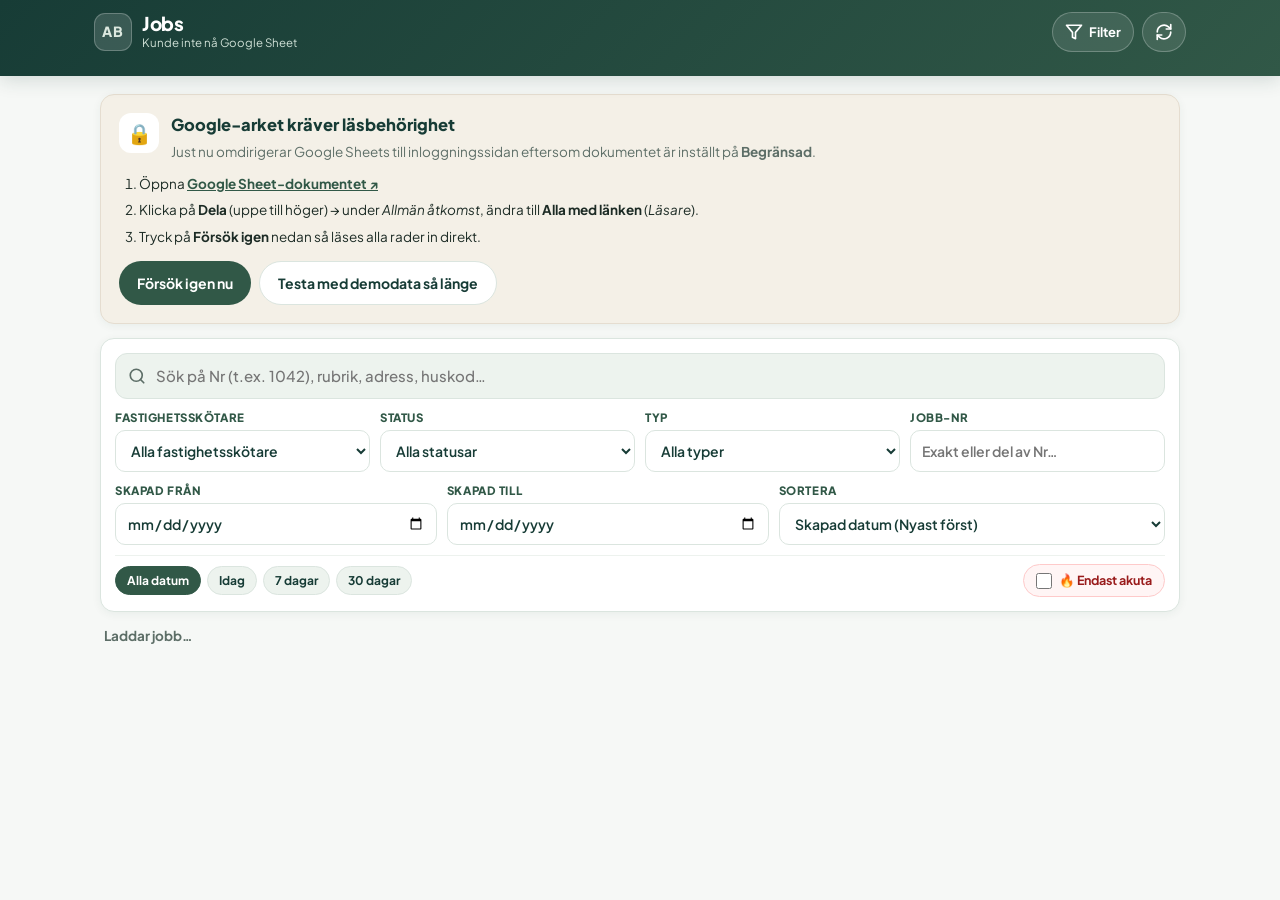
==== index.html @ 36deef31 "Fix loading skeleton staying visible by enforcing [hidden] { display: none !important }" ====
<!DOCTYPE html>
<html lang="sv">
<head>
    <meta charset="UTF-8">
    <meta name="viewport" content="width=device-width, initial-scale=1.0, maximum-scale=5.0, viewport-fit=cover">
    <meta name="theme-color" content="#173c36">
    <meta name="apple-mobile-web-app-capable" content="yes">
    <meta name="apple-mobile-web-app-status-bar-style" content="black-translucent">
    <title>AB-Hem · Jobs</title>
    <link rel="preconnect" href="https://fonts.googleapis.com">
    <link rel="preconnect" href="https://fonts.gstatic.com" crossorigin>
    <link href="https://fonts.googleapis.com/css2?family=Plus+Jakarta+Sans:wght@400;500;600;700;800&display=swap" rel="stylesheet">
    <link rel="stylesheet" href="style.css?v=1.2">
</head>
<body>

    <!-- =========================================================
         TOP HEADER (STICKY MOBILE)
         ========================================================= -->
    <header class="app-header">
        <div class="header-inner">
            <div class="brand">
                <div class="brand-mark">AB</div>
                <div class="brand-text">
                    <h1>Jobs</h1>
                    <span id="sync-status" class="sync-status">Ansluter till Google Sheet…</span>
                </div>
            </div>

            <div class="header-actions">
                <button type="button" id="btn-toggle-filters" class="icon-btn filter-toggle-btn" aria-expanded="true" aria-controls="filter-panel">
                    <svg width="18" height="18" viewBox="0 0 24 24" fill="none" stroke="currentColor" stroke-width="2.2" stroke-linecap="round" stroke-linejoin="round">
                        <polygon points="22 3 2 3 10 12.46 10 19 14 21 14 12.46 22 3"></polygon>
                    </svg>
                    <span>Filter</span>
                    <span id="active-filter-badge" class="filter-count-badge" hidden>0</span>
                </button>

                <button type="button" id="btn-refresh" class="icon-btn" title="Hämta senaste data från Google Sheet" aria-label="Uppdatera">
                    <svg id="refresh-icon" width="18" height="18" viewBox="0 0 24 24" fill="none" stroke="currentColor" stroke-width="2.2" stroke-linecap="round" stroke-linejoin="round">
                        <path d="M21 2v6h-6"></path>
                        <path d="M3 12a9 9 0 0 1 15-6.7L21 8"></path>
                        <path d="M3 22v-6h6"></path>
                        <path d="M21 12a9 9 0 0 1-15 6.7L3 16"></path>
                    </svg>
                </button>
            </div>
        </div>

        <!-- HORIZONTAL QUICK STATUS / KPI PILLS -->
        <div class="kpi-strip" id="kpi-strip" role="region" aria-label="Snabbfilter status">
            <!-- Populeras dynamiskt av app.js -->
        </div>
    </header>

    <!-- =========================================================
         MAIN CONTENT
         ========================================================= -->
    <main class="app-main">

        <!-- ACCESS / SHARING NOTICE (visas om Google-arket är låst) -->
        <section id="access-banner" class="access-banner" hidden>
            <div class="access-banner-header">
                <div class="access-icon">🔒</div>
                <div>
                    <h2>Google-arket kräver läsbehörighet</h2>
                    <p>
                        Just nu omdirigerar Google Sheets till inloggningssidan eftersom dokumentet är inställt på <strong>Begränsad</strong>.
                    </p>
                </div>
            </div>
            <ol class="access-steps">
                <li>Öppna <a href="https://docs.google.com/spreadsheets/d/1l_nOEIaMlOuiyAec5ElWUj5kQajIlC6_EHJZhazx6HU/edit?gid=0#gid=0" target="_blank" rel="noopener">Google Sheet-dokumentet ↗</a></li>
                <li>Klicka på <strong>Dela</strong> (uppe till höger) → under <em>Allmän åtkomst</em>, ändra till <strong>Alla med länken</strong> (<em>Läsare</em>).</li>
                <li>Tryck på <strong>Försök igen</strong> nedan så läses alla rader in direkt.</li>
            </ol>
            <div class="access-actions">
                <button type="button" id="btn-retry-sheet" class="btn btn-primary">
                    Försök igen nu
                </button>
                <button type="button" id="btn-load-demo" class="btn btn-secondary">
                    Testa med demodata så länge
                </button>
            </div>
        </section>

        <!-- SEARCH & FILTER PANEL -->
        <section id="filter-panel" class="filter-panel">
            <!-- Sökfält för Nr & fritext -->
            <div class="search-row">
                <div class="search-input-wrap">
                    <svg class="search-icon" width="18" height="18" viewBox="0 0 24 24" fill="none" stroke="currentColor" stroke-width="2.2" stroke-linecap="round" stroke-linejoin="round">
                        <circle cx="11" cy="11" r="8"></circle>
                        <line x1="21" y1="21" x2="16.65" y2="16.65"></line>
                    </svg>
                    <input
                        type="search"
                        id="filter-search"
                        placeholder="Sök på Nr (t.ex. 1042), rubrik, adress, huskod…"
                        autocomplete="off"
                        inputmode="search"
                    >
                    <button type="button" id="btn-clear-search" class="clear-input-btn" hidden aria-label="Rensa sökning">✕</button>
                </div>
            </div>

            <!-- Viktiga filter: Fastighetsskötare, Status, Typ, Nr -->
            <div class="filter-grid">
                <div class="filter-field">
                    <label for="filter-caretaker">Fastighetsskötare</label>
                    <select id="filter-caretaker">
                        <option value="">Alla fastighetsskötare</option>
                    </select>
                </div>

                <div class="filter-field">
                    <label for="filter-status">Status</label>
                    <select id="filter-status">
                        <option value="">Alla statusar</option>
                    </select>
                </div>

                <div class="filter-field">
                    <label for="filter-type">Typ</label>
                    <select id="filter-type">
                        <option value="">Alla typer</option>
                    </select>
                </div>

                <div class="filter-field">
                    <label for="filter-nr">Jobb-Nr</label>
                    <input
                        type="text"
                        id="filter-nr"
                        placeholder="Exakt eller del av Nr…"
                        inputmode="text"
                        autocomplete="off"
                    >
                </div>
            </div>

            <!-- Datumfilter (Skapad datum) & Sortering -->
            <div class="filter-date-row">
                <div class="filter-field">
                    <label for="filter-date-from">Skapad från</label>
                    <input type="date" id="filter-date-from">
                </div>

                <div class="filter-field">
                    <label for="filter-date-to">Skapad till</label>
                    <input type="date" id="filter-date-to">
                </div>

                <div class="filter-field">
                    <label for="filter-sort">Sortera</label>
                    <select id="filter-sort">
                        <option value="date_desc">Skapad datum (Nyast först)</option>
                        <option value="date_asc">Skapad datum (Äldst först)</option>
                        <option value="nr_desc">Nr (Högst först)</option>
                        <option value="nr_asc">Nr (Lägst först)</option>
                        <option value="acute_first">Akuta överst</option>
                    </select>
                </div>
            </div>

            <!-- Snabbval för datum + Akut-toggle -->
            <div class="filter-quick-bar">
                <div class="date-presets">
                    <button type="button" class="preset-chip active" data-preset="all">Alla datum</button>
                    <button type="button" class="preset-chip" data-preset="today">Idag</button>
                    <button type="button" class="preset-chip" data-preset="7d">7 dagar</button>
                    <button type="button" class="preset-chip" data-preset="30d">30 dagar</button>
                </div>

                <label class="acute-toggle">
                    <input type="checkbox" id="filter-acute">
                    <span>🔥 Endast akuta</span>
                </label>
            </div>
        </section>

        <!-- ACTIVE FILTER CHIPS & RESULT SUMMARY BAR -->
        <section class="results-toolbar">
            <div class="results-count-wrap">
                <strong id="results-count">Laddar jobb…</strong>
                <div id="active-chips" class="active-chips"></div>
            </div>

            <div class="toolbar-right">
                <button type="button" id="btn-reset-filters" class="reset-btn" hidden>
                    Återställ filter
                </button>
            </div>
        </section>

        <!-- LOADING SKELETON -->
        <section id="loading-state" class="loading-list">
            <div class="skeleton-card"></div>
            <div class="skeleton-card"></div>
            <div class="skeleton-card"></div>
        </section>

        <!-- EMPTY STATE -->
        <section id="empty-state" class="empty-state" hidden>
            <div class="empty-icon">🔍</div>
            <h3>Inga jobb matchar filtren</h3>
            <p>Prova att ändra eller återställa dina valda filter för Fastighetsskötare, Status, Typ, Nr eller Skapad datum.</p>
            <button type="button" id="btn-empty-reset" class="btn btn-primary">
                Rensa alla filter
            </button>
        </section>

        <!-- MOBILE-FIRST JOB CARDS LIST -->
        <section id="jobs-list" class="jobs-list" aria-live="polite"></section>

        <!-- LOAD MORE (PAGINERING FÖR 7 600+ RADER) -->
        <div id="load-more-wrap" class="load-more-wrap" hidden>
            <button type="button" id="btn-load-more" class="btn btn-secondary load-more-btn">
                Visa fler jobb
            </button>
        </div>

    </main>

    <!-- =========================================================
         JOB DETAIL MODAL / MOBILE BOTTOM SHEET (ALLA 32 KOLUMNER)
         ========================================================= -->
    <div id="job-modal-backdrop" class="modal-backdrop" hidden>
        <div id="job-modal" class="modal-sheet" role="dialog" aria-modal="true" aria-labelledby="modal-title">
            <div class="modal-drag-handle" aria-hidden="true"></div>

            <div class="modal-header">
                <div class="modal-header-top">
                    <div class="modal-badges" id="modal-badges"></div>
                    <button type="button" id="btn-close-modal" class="modal-close-btn" aria-label="Stäng">✕</button>
                </div>
                <h2 id="modal-title" class="modal-title">Jobbdetaljer</h2>
                <p id="modal-subtitle" class="modal-subtitle"></p>
            </div>

            <!-- Snabbåtgärder på mobil (Ring, Mejla, Karta) -->
            <div id="modal-quick-actions" class="modal-quick-actions"></div>

            <div class="modal-body" id="modal-body">
                <!-- Alla 32 kolumner renderas här grupperat -->
            </div>

            <div class="modal-footer">
                <label class="toggle-empty-fields">
                    <input type="checkbox" id="toggle-all-columns" checked>
                    <span>Visa alla 32 kolumner (även tomma fält)</span>
                </label>
                <button type="button" id="btn-modal-done" class="btn btn-primary">Stäng</button>
            </div>
        </div>
    </div>

    <script src="app.js?v=1.2"></script>
</body>
</html>
---- style.css ----
/* =========================================================
   AB-HEM · JOBS (MOBILE-FIRST DESIGN SYSTEM)
   ========================================================= */

:root {
    --green: #315847;
    --green-hover: #254637;
    --dark: #173c36;
    --cream: #f4f0e7;
    --cream-border: #e5ddd0;
    --light: #edf3ee;
    --bg: #f6f8f6;
    --white: #ffffff;
    --text: #1c2b25;
    --muted: #5d6e67;
    --line: #dbe5df;

    /* Status- & varningsfärger */
    --acute-bg: #fee2e2;
    --acute-text: #b91c1c;
    --acute-border: #fca5a5;

    --status-open-bg: #e0f2fe;
    --status-open-text: #0369a1;
    --status-progress-bg: #fef3c7;
    --status-progress-text: #b45309;
    --status-done-bg: #dcfce7;
    --status-done-text: #15803d;
    --status-wait-bg: #f3e8ff;
    --status-wait-text: #7e22ce;
    --status-default-bg: #edf3ee;
    --status-default-text: #173c36;

    --radius-sm: 10px;
    --radius-md: 14px;
    --radius-lg: 20px;
    --shadow-sm: 0 2px 10px rgba(23, 60, 54, 0.06);
    --shadow-md: 0 10px 28px rgba(23, 60, 54, 0.10);
}

*,
*::before,
*::after {
    box-sizing: border-box;
    -webkit-tap-highlight-color: transparent;
}

[hidden] {
    display: none !important;
}

html,
body {
    margin: 0;
    padding: 0;
    background: var(--bg);
    color: var(--text);
    font-family: 'Plus Jakarta Sans', -apple-system, BlinkMacSystemFont, 'Segoe UI', Roboto, sans-serif;
    font-size: 15px;
    line-height: 1.5;
    -webkit-font-smoothing: antialiased;
}

button,
input,
select {
    font-family: inherit;
    font-size: inherit;
}

/* =========================================================
   STICKY APP HEADER & KPI STRIP
   ========================================================= */

.app-header {
    position: sticky;
    top: 0;
    z-index: 40;
    background: linear-gradient(135deg, #173c36 0%, #315847 100%);
    color: var(--white);
    box-shadow: 0 4px 18px rgba(23, 60, 54, 0.16);
    padding-top: env(safe-area-inset-top, 0px);
}

.header-inner {
    max-width: 1120px;
    margin: 0 auto;
    padding: 12px 14px 10px;
    display: flex;
    align-items: center;
    justify-content: space-between;
    gap: 10px;
}

.brand {
    display: flex;
    align-items: center;
    gap: 10px;
    min-width: 0;
}

.brand-mark {
    width: 38px;
    height: 38px;
    border-radius: 11px;
    background: rgba(255, 255, 255, 0.14);
    border: 1px solid rgba(255, 255, 255, 0.24);
    display: flex;
    align-items: center;
    justify-content: center;
    font-weight: 800;
    font-size: 14px;
    letter-spacing: 0.04em;
    color: #dce8df;
    flex-shrink: 0;
}

.brand-text {
    min-width: 0;
}

.brand-text h1 {
    margin: 0;
    font-size: 19px;
    font-weight: 800;
    line-height: 1.1;
    letter-spacing: -0.02em;
    color: #ffffff;
}

.sync-status {
    display: block;
    font-size: 11.5px;
    color: #cfe0d6;
    white-space: nowrap;
    overflow: hidden;
    text-overflow: ellipsis;
}

.header-actions {
    display: flex;
    align-items: center;
    gap: 8px;
    flex-shrink: 0;
}

.icon-btn {
    display: inline-flex;
    align-items: center;
    justify-content: center;
    gap: 6px;
    min-height: 40px;
    padding: 8px 12px;
    border-radius: 999px;
    border: 1px solid rgba(255, 255, 255, 0.24);
    background: rgba(255, 255, 255, 0.10);
    color: #ffffff;
    font-size: 13px;
    font-weight: 700;
    cursor: pointer;
    transition: background 0.18s ease, transform 0.15s ease;
}

.icon-btn:active {
    transform: scale(0.96);
}

.icon-btn:hover {
    background: rgba(255, 255, 255, 0.18);
}

.filter-count-badge {
    display: inline-flex;
    align-items: center;
    justify-content: center;
    min-width: 20px;
    height: 20px;
    padding: 0 6px;
    border-radius: 999px;
    background: #ffffff;
    color: var(--dark);
    font-size: 11px;
    font-weight: 800;
}

.spinning {
    animation: spin 0.9s linear infinite;
}

@keyframes spin {
    from { transform: rotate(0deg); }
    to { transform: rotate(360deg); }
}

/* KPI Strip (horisontell scroll på mobil) */
.kpi-strip {
    max-width: 1120px;
    margin: 0 auto;
    padding: 2px 14px 12px;
    display: flex;
    gap: 8px;
    overflow-x: auto;
    scrollbar-width: none;
    -ms-overflow-style: none;
}

.kpi-strip::-webkit-scrollbar {
    display: none;
}

.kpi-pill {
    display: inline-flex;
    align-items: center;
    gap: 7px;
    padding: 7px 12px;
    border-radius: 999px;
    border: 1px solid rgba(255, 255, 255, 0.18);
    background: rgba(255, 255, 255, 0.09);
    color: #e9f2ed;
    font-size: 12.5px;
    font-weight: 700;
    white-space: nowrap;
    cursor: pointer;
    transition: 0.18s ease;
    flex-shrink: 0;
}

.kpi-pill strong {
    display: inline-flex;
    align-items: center;
    justify-content: center;
    min-width: 22px;
    height: 20px;
    padding: 0 6px;
    border-radius: 999px;
    background: rgba(255, 255, 255, 0.18);
    color: #ffffff;
    font-size: 11.5px;
}

.kpi-pill.active {
    background: #ffffff;
    color: var(--dark);
    border-color: #ffffff;
}

.kpi-pill.active strong {
    background: var(--light);
    color: var(--green);
}

.kpi-pill.acute-pill {
    border-color: rgba(252, 165, 165, 0.45);
}

.kpi-pill.acute-pill.active {
    background: #fee2e2;
    color: #991b1b;
    border-color: #fca5a5;
}

/* =========================================================
   MAIN CONTAINER
   ========================================================= */

.app-main {
    max-width: 1120px;
    margin: 0 auto;
    padding: 12px 12px calc(36px + env(safe-area-inset-bottom, 0px));
}

/* =========================================================
   ACCESS / SHARING BANNER
   ========================================================= */

.access-banner {
    margin-bottom: 14px;
    padding: 18px;
    border-radius: var(--radius-md);
    background: var(--cream);
    border: 1px solid var(--cream-border);
    box-shadow: var(--shadow-sm);
}

.access-banner-header {
    display: flex;
    align-items: flex-start;
    gap: 12px;
}

.access-icon {
    width: 40px;
    height: 40px;
    border-radius: 12px;
    background: #ffffff;
    display: flex;
    align-items: center;
    justify-content: center;
    font-size: 20px;
    flex-shrink: 0;
}

.access-banner h2 {
    margin: 0 0 4px;
    font-size: 16.5px;
    font-weight: 800;
    color: var(--dark);
}

.access-banner p {
    margin: 0;
    font-size: 13.5px;
    color: var(--muted);
}

.access-steps {
    margin: 12px 0 14px;
    padding-left: 20px;
    font-size: 13.5px;
    color: var(--text);
}

.access-steps li {
    margin-bottom: 6px;
}

.access-steps a {
    color: var(--green);
    font-weight: 700;
}

.access-actions {
    display: flex;
    flex-wrap: wrap;
    gap: 8px;
}

/* =========================================================
   BUTTONS
   ========================================================= */

.btn {
    display: inline-flex;
    align-items: center;
    justify-content: center;
    gap: 6px;
    min-height: 44px;
    padding: 10px 18px;
    border-radius: 999px;
    border: none;
    font-size: 14px;
    font-weight: 700;
    cursor: pointer;
    text-decoration: none;
    transition: 0.18s ease;
}

.btn-primary {
    background: var(--green);
    color: #ffffff;
}

.btn-primary:hover {
    background: var(--green-hover);
}

.btn-secondary {
    background: #ffffff;
    color: var(--dark);
    border: 1px solid var(--line);
}

/* =========================================================
   FILTER PANEL (MOBILE OPTIMERAD)
   ========================================================= */

.filter-panel {
    background: var(--white);
    border: 1px solid var(--line);
    border-radius: var(--radius-md);
    padding: 14px;
    box-shadow: var(--shadow-sm);
    margin-bottom: 12px;
}

.filter-panel.collapsed {
    display: none;
}

.search-row {
    margin-bottom: 10px;
}

.search-input-wrap {
    position: relative;
    display: flex;
    align-items: center;
}

.search-icon {
    position: absolute;
    left: 13px;
    color: var(--muted);
    pointer-events: none;
}

#filter-search {
    width: 100%;
    height: 46px;
    padding: 0 38px 0 40px;
    border-radius: 12px;
    border: 1px solid var(--line);
    background: var(--light);
    color: var(--dark);
    font-size: 15px;
    font-weight: 500;
    outline: none;
    transition: border-color 0.18s ease, background 0.18s ease;
}

#filter-search:focus {
    background: #ffffff;
    border-color: var(--green);
    box-shadow: 0 0 0 3px rgba(49, 88, 71, 0.12);
}

.clear-input-btn {
    position: absolute;
    right: 8px;
    width: 28px;
    height: 28px;
    border-radius: 50%;
    border: none;
    background: rgba(23, 60, 54, 0.10);
    color: var(--dark);
    font-size: 13px;
    cursor: pointer;
    display: flex;
    align-items: center;
    justify-content: center;
}

.filter-grid {
    display: grid;
    grid-template-columns: 1fr 1fr;
    gap: 10px;
    margin-bottom: 10px;
}

.filter-date-row {
    display: grid;
    grid-template-columns: 1fr 1fr;
    gap: 10px;
    margin-bottom: 10px;
}

.filter-date-row .filter-field:last-child {
    grid-column: span 2;
}

.filter-field {
    display: flex;
    flex-direction: column;
    gap: 4px;
    min-width: 0;
}

.filter-field label {
    font-size: 11.5px;
    font-weight: 800;
    text-transform: uppercase;
    letter-spacing: 0.05em;
    color: var(--green);
}

.filter-field select,
.filter-field input {
    width: 100%;
    height: 42px;
    padding: 0 11px;
    border-radius: 10px;
    border: 1px solid var(--line);
    background: #ffffff;
    color: var(--dark);
    font-size: 14px;
    font-weight: 600;
    outline: none;
}

.filter-field select:focus,
.filter-field input:focus {
    border-color: var(--green);
    box-shadow: 0 0 0 2px rgba(49, 88, 71, 0.12);
}

.filter-quick-bar {
    display: flex;
    align-items: center;
    justify-content: space-between;
    flex-wrap: wrap;
    gap: 10px;
    padding-top: 8px;
    border-top: 1px solid #edf2ee;
}

.date-presets {
    display: flex;
    flex-wrap: wrap;
    gap: 6px;
}

.preset-chip {
    padding: 6px 11px;
    border-radius: 999px;
    border: 1px solid var(--line);
    background: var(--light);
    color: var(--dark);
    font-size: 12px;
    font-weight: 700;
    cursor: pointer;
}

.preset-chip.active {
    background: var(--green);
    border-color: var(--green);
    color: #ffffff;
}

.acute-toggle {
    display: inline-flex;
    align-items: center;
    gap: 7px;
    padding: 6px 12px;
    border-radius: 999px;
    background: #fff5f5;
    border: 1px solid #fecaca;
    color: #991b1b;
    font-size: 12.5px;
    font-weight: 700;
    cursor: pointer;
    user-select: none;
}

.acute-toggle input {
    width: 16px;
    height: 16px;
    margin: 0;
    accent-color: #dc2626;
}

/* =========================================================
   RESULTS TOOLBAR & ACTIVE CHIPS
   ========================================================= */

.results-toolbar {
    display: flex;
    align-items: center;
    justify-content: space-between;
    gap: 10px;
    margin-bottom: 10px;
    padding: 2px 4px;
}

.results-count-wrap {
    display: flex;
    align-items: center;
    flex-wrap: wrap;
    gap: 8px;
    min-width: 0;
}

#results-count {
    font-size: 13.5px;
    color: var(--muted);
    font-weight: 700;
}

.active-chips {
    display: flex;
    flex-wrap: wrap;
    gap: 6px;
}

.active-chip {
    display: inline-flex;
    align-items: center;
    gap: 6px;
    padding: 4px 10px;
    border-radius: 999px;
    background: var(--cream);
    border: 1px solid var(--cream-border);
    color: var(--dark);
    font-size: 12px;
    font-weight: 700;
    cursor: pointer;
}

.reset-btn {
    border: none;
    background: transparent;
    color: var(--green);
    font-size: 13px;
    font-weight: 800;
    text-decoration: underline;
    cursor: pointer;
    padding: 4px 6px;
    white-space: nowrap;
}

/* =========================================================
   JOB CARDS (MOBILFOKUSERAD LISTA)
   ========================================================= */

.jobs-list {
    display: grid;
    grid-template-columns: 1fr;
    gap: 10px;
}

.load-more-wrap {
    margin-top: 16px;
    text-align: center;
}

.load-more-btn {
    width: 100%;
    max-width: 360px;
    box-shadow: var(--shadow-sm);
}

.job-card {
    position: relative;
    background: var(--white);
    border: 1px solid var(--line);
    border-radius: var(--radius-md);
    padding: 15px 16px;
    box-shadow: var(--shadow-sm);
    cursor: pointer;
    transition: transform 0.16s ease, box-shadow 0.16s ease, border-color 0.16s ease;
    display: flex;
    flex-direction: column;
    gap: 10px;
}

.job-card:active {
    transform: scale(0.99);
}

.job-card:hover {
    border-color: #b7ccc0;
    box-shadow: var(--shadow-md);
}

.job-card.is-acute {
    border-left: 5px solid #dc2626;
}

.job-card-top {
    display: flex;
    align-items: center;
    justify-content: space-between;
    gap: 8px;
    flex-wrap: wrap;
}

.job-card-top-left {
    display: flex;
    align-items: center;
    gap: 7px;
    flex-wrap: wrap;
}

.nr-badge {
    display: inline-flex;
    align-items: center;
    padding: 3px 9px;
    border-radius: 8px;
    background: var(--dark);
    color: #ffffff;
    font-size: 12.5px;
    font-weight: 800;
    letter-spacing: 0.01em;
}

.date-badge {
    font-size: 12.5px;
    font-weight: 600;
    color: var(--muted);
}

.type-badge {
    display: inline-flex;
    align-items: center;
    padding: 3px 9px;
    border-radius: 999px;
    background: var(--cream);
    border: 1px solid var(--cream-border);
    color: var(--dark);
    font-size: 11.5px;
    font-weight: 700;
}

.job-card-top-right {
    display: flex;
    align-items: center;
    gap: 6px;
}

.acute-badge {
    display: inline-flex;
    align-items: center;
    gap: 4px;
    padding: 3px 9px;
    border-radius: 999px;
    background: var(--acute-bg);
    border: 1px solid var(--acute-border);
    color: var(--acute-text);
    font-size: 11.5px;
    font-weight: 800;
}

.status-badge {
    display: inline-flex;
    align-items: center;
    padding: 4px 10px;
    border-radius: 999px;
    font-size: 12px;
    font-weight: 800;
    line-height: 1.2;
}

.status-open {
    background: var(--status-open-bg);
    color: var(--status-open-text);
}

.status-progress {
    background: var(--status-progress-bg);
    color: var(--status-progress-text);
}

.status-done {
    background: var(--status-done-bg);
    color: var(--status-done-text);
}

.status-wait {
    background: var(--status-wait-bg);
    color: var(--status-wait-text);
}

.status-default {
    background: var(--status-default-bg);
    color: var(--status-default-text);
}

.job-card-title {
    margin: 0;
    font-size: 17px;
    font-weight: 800;
    line-height: 1.28;
    color: var(--dark);
}

.job-card-desc {
    margin: 0;
    font-size: 14px;
    color: var(--muted);
    line-height: 1.48;
    display: -webkit-box;
    -webkit-line-clamp: 2;
    -webkit-box-orient: vertical;
    overflow: hidden;
}

.job-card-meta {
    display: grid;
    grid-template-columns: 1fr 1fr;
    gap: 8px;
    padding-top: 10px;
    border-top: 1px solid #eef3ef;
    font-size: 13px;
}

.meta-item {
    display: flex;
    flex-direction: column;
    min-width: 0;
}

.meta-label {
    font-size: 10.5px;
    font-weight: 800;
    text-transform: uppercase;
    letter-spacing: 0.05em;
    color: var(--muted);
}

.meta-value {
    font-weight: 700;
    color: var(--text);
    white-space: nowrap;
    overflow: hidden;
    text-overflow: ellipsis;
}

/* =========================================================
   LOADING & EMPTY STATES
   ========================================================= */

.loading-list {
    display: grid;
    gap: 10px;
}

.skeleton-card {
    height: 142px;
    border-radius: var(--radius-md);
    background: linear-gradient(90deg, #e9f0ec 25%, #f4f7f5 50%, #e9f0ec 75%);
    background-size: 200% 100%;
    animation: shimmer 1.3s infinite;
}

@keyframes shimmer {
    0% { background-position: 200% 0; }
    100% { background-position: -200% 0; }
}

.empty-state {
    text-align: center;
    padding: 44px 20px;
    background: var(--white);
    border-radius: var(--radius-md);
    border: 1px solid var(--line);
}

.empty-icon {
    font-size: 34px;
    margin-bottom: 8px;
}

.empty-state h3 {
    margin: 0 0 6px;
    color: var(--dark);
    font-size: 18px;
}

.empty-state p {
    margin: 0 auto 16px;
    max-width: 420px;
    color: var(--muted);
    font-size: 14px;
}

/* =========================================================
   MOBILE BOTTOM-SHEET / DETAIL MODAL (ALLA 32 KOLUMNER)
   ========================================================= */

.modal-backdrop {
    position: fixed;
    inset: 0;
    z-index: 100;
    background: rgba(15, 36, 32, 0.58);
    backdrop-filter: blur(3px);
    display: flex;
    align-items: flex-end;
    justify-content: center;
}

.modal-backdrop[hidden] {
    display: none !important;
}

.modal-sheet {
    width: 100%;
    max-width: 760px;
    max-height: 92vh;
    background: var(--white);
    border-radius: 22px 22px 0 0;
    display: flex;
    flex-direction: column;
    overflow: hidden;
    box-shadow: 0 -10px 40px rgba(0, 0, 0, 0.22);
    animation: slideUp 0.22s ease-out;
}

@keyframes slideUp {
    from { transform: translateY(30px); opacity: 0.5; }
    to { transform: translateY(0); opacity: 1; }
}

.modal-drag-handle {
    width: 42px;
    height: 5px;
    border-radius: 999px;
    background: #d0dcd5;
    margin: 10px auto 4px;
    flex-shrink: 0;
}

.modal-header {
    padding: 8px 18px 14px;
    border-bottom: 1px solid var(--line);
    flex-shrink: 0;
}

.modal-header-top {
    display: flex;
    align-items: center;
    justify-content: space-between;
    gap: 10px;
    margin-bottom: 8px;
}

.modal-badges {
    display: flex;
    align-items: center;
    flex-wrap: wrap;
    gap: 6px;
}

.modal-close-btn {
    width: 36px;
    height: 36px;
    border-radius: 50%;
    border: 1px solid var(--line);
    background: var(--light);
    color: var(--dark);
    font-size: 16px;
    font-weight: 700;
    cursor: pointer;
    display: flex;
    align-items: center;
    justify-content: center;
    flex-shrink: 0;
}

.modal-title {
    margin: 0 0 4px;
    font-size: 20px;
    font-weight: 800;
    line-height: 1.22;
    color: var(--dark);
}

.modal-subtitle {
    margin: 0;
    font-size: 13.5px;
    color: var(--muted);
    font-weight: 600;
}

.modal-quick-actions {
    display: flex;
    gap: 8px;
    overflow-x: auto;
    padding: 10px 18px;
    background: var(--light);
    border-bottom: 1px solid var(--line);
    flex-shrink: 0;
}

.modal-quick-actions:empty {
    display: none;
}

.action-pill {
    display: inline-flex;
    align-items: center;
    gap: 6px;
    padding: 8px 13px;
    border-radius: 999px;
    background: var(--white);
    border: 1px solid var(--line);
    color: var(--green);
    font-size: 13px;
    font-weight: 800;
    text-decoration: none;
    white-space: nowrap;
    box-shadow: 0 2px 6px rgba(23, 60, 54, 0.05);
}

.modal-body {
    padding: 16px 18px;
    overflow-y: auto;
    display: flex;
    flex-direction: column;
    gap: 16px;
}

.detail-description-box {
    padding: 14px;
    border-radius: 14px;
    background: var(--cream);
    border: 1px solid var(--cream-border);
}

.detail-description-box h4 {
    margin: 0 0 6px;
    font-size: 11.5px;
    font-weight: 800;
    text-transform: uppercase;
    letter-spacing: 0.06em;
    color: var(--green);
}

.detail-description-box p {
    margin: 0;
    font-size: 14.5px;
    line-height: 1.6;
    color: var(--text);
    white-space: pre-line;
}

.detail-section {
    border: 1px solid var(--line);
    border-radius: 14px;
    overflow: hidden;
    background: var(--white);
}

.detail-section-title {
    margin: 0;
    padding: 10px 14px;
    background: var(--light);
    border-bottom: 1px solid var(--line);
    font-size: 12px;
    font-weight: 800;
    text-transform: uppercase;
    letter-spacing: 0.06em;
    color: var(--dark);
}

.detail-grid {
    display: grid;
    grid-template-columns: 1fr 1fr;
}

.detail-cell {
    padding: 10px 14px;
    border-bottom: 1px solid #eef3ef;
    border-right: 1px solid #eef3ef;
    min-width: 0;
}

.detail-cell.full-width {
    grid-column: span 2;
    border-right: none;
}

.detail-cell.is-empty {
    opacity: 0.52;
}

.detail-label {
    display: block;
    font-size: 11px;
    font-weight: 700;
    color: var(--muted);
    margin-bottom: 2px;
}

.detail-value {
    display: block;
    font-size: 14px;
    font-weight: 700;
    color: var(--text);
    word-break: break-word;
}

.detail-value a {
    color: var(--green);
    text-decoration: underline;
}

.modal-footer {
    padding: 12px 18px calc(12px + env(safe-area-inset-bottom, 0px));
    border-top: 1px solid var(--line);
    background: var(--white);
    display: flex;
    align-items: center;
    justify-content: space-between;
    gap: 12px;
    flex-shrink: 0;
}

.toggle-empty-fields {
    display: inline-flex;
    align-items: center;
    gap: 7px;
    font-size: 12.5px;
    font-weight: 600;
    color: var(--muted);
    cursor: pointer;
}

.toggle-empty-fields input {
    width: 16px;
    height: 16px;
    accent-color: var(--green);
}

/* =========================================================
   TABLET & DESKTOP ENHANCEMENTS
   ========================================================= */

@media (min-width: 720px) {
    .app-main {
        padding: 18px 20px 48px;
    }

    .filter-grid {
        grid-template-columns: repeat(4, 1fr);
    }

    .filter-date-row {
        grid-template-columns: 1fr 1fr 1.2fr;
    }

    .filter-date-row .filter-field:last-child {
        grid-column: auto;
    }

    .jobs-list {
        grid-template-columns: repeat(2, 1fr);
        gap: 14px;
    }

    .modal-backdrop {
        align-items: center;
        padding: 24px;
    }

    .modal-sheet {
        border-radius: 22px;
        max-height: 88vh;
    }

    .modal-drag-handle {
        display: none;
    }
}

@media (max-width: 400px) {
    .detail-grid {
        grid-template-columns: 1fr;
    }
    .detail-cell {
        border-right: none;
    }
    .detail-cell.full-width {
        grid-column: auto;
    }
}
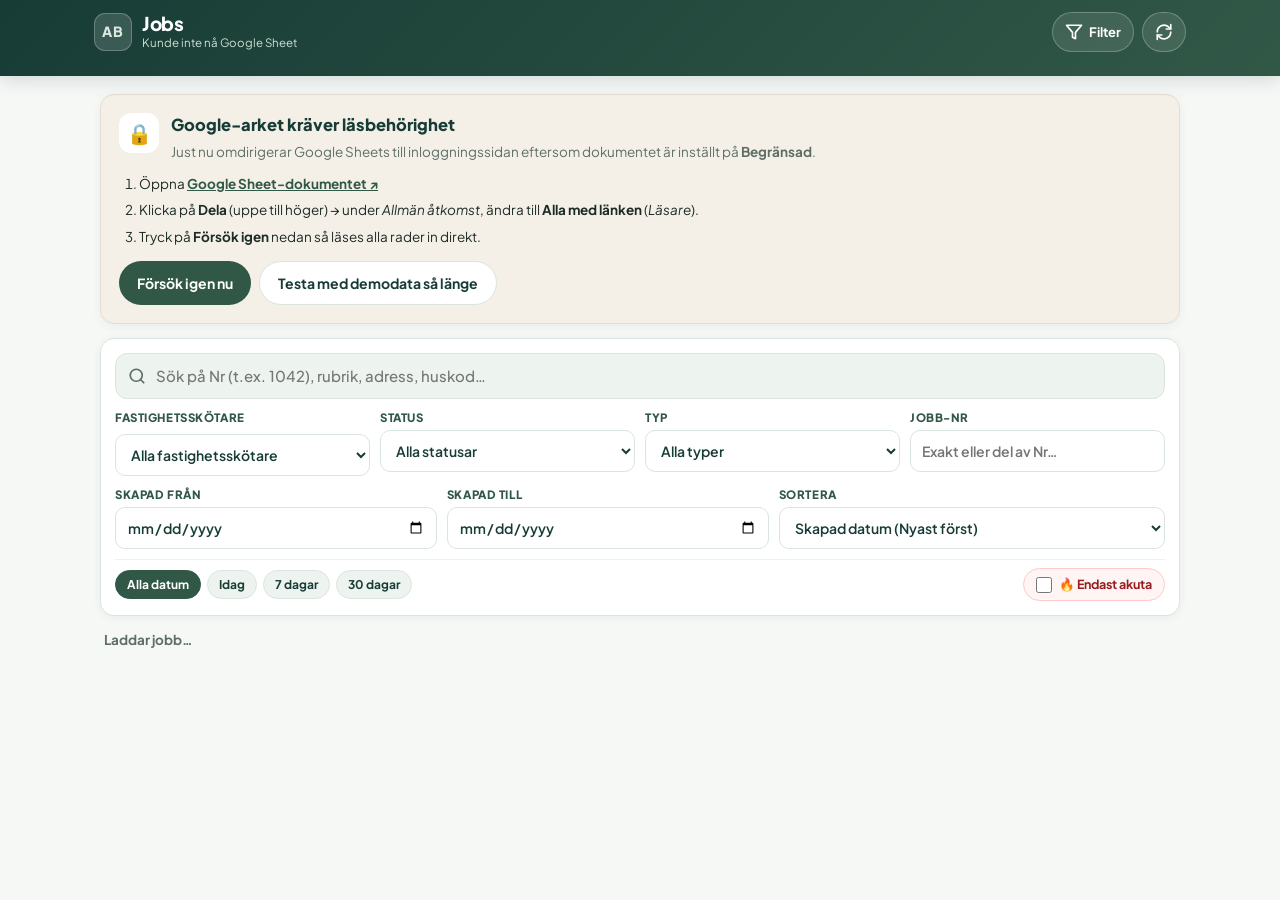
==== commit 7a9ff133: "Add personal caretaker shortlinks, Mina jobb banner, and mobile direct action buttons" ====
--- a/index.html
+++ b/index.html
@@ -1,5 +1,6 @@
 <!DOCTYPE html>
 <html lang="sv">
+
 <head>
     <meta charset="UTF-8">
     <meta name="viewport" content="width=device-width, initial-scale=1.0, maximum-scale=5.0, viewport-fit=cover">
@@ -9,9 +10,11 @@
     <title>AB-Hem · Jobs</title>
     <link rel="preconnect" href="https://fonts.googleapis.com">
     <link rel="preconnect" href="https://fonts.gstatic.com" crossorigin>
-    <link href="https://fonts.googleapis.com/css2?family=Plus+Jakarta+Sans:wght@400;500;600;700;800&display=swap" rel="stylesheet">
-    <link rel="stylesheet" href="style.css?v=1.2">
+    <link href="https://fonts.googleapis.com/css2?family=Plus+Jakarta+Sans:wght@400;500;600;700;800&display=swap"
+        rel="stylesheet">
+    <link rel="stylesheet" href="style.css?v=1.6">
 </head>
+
 <body>
 
     <!-- =========================================================
@@ -28,16 +31,20 @@
             </div>
 
             <div class="header-actions">
-                <button type="button" id="btn-toggle-filters" class="icon-btn filter-toggle-btn" aria-expanded="true" aria-controls="filter-panel">
-                    <svg width="18" height="18" viewBox="0 0 24 24" fill="none" stroke="currentColor" stroke-width="2.2" stroke-linecap="round" stroke-linejoin="round">
+                <button type="button" id="btn-toggle-filters" class="icon-btn filter-toggle-btn" aria-expanded="true"
+                    aria-controls="filter-panel">
+                    <svg width="18" height="18" viewBox="0 0 24 24" fill="none" stroke="currentColor" stroke-width="2.2"
+                        stroke-linecap="round" stroke-linejoin="round">
                         <polygon points="22 3 2 3 10 12.46 10 19 14 21 14 12.46 22 3"></polygon>
                     </svg>
                     <span>Filter</span>
                     <span id="active-filter-badge" class="filter-count-badge" hidden>0</span>
                 </button>
 
-                <button type="button" id="btn-refresh" class="icon-btn" title="Hämta senaste data från Google Sheet" aria-label="Uppdatera">
-                    <svg id="refresh-icon" width="18" height="18" viewBox="0 0 24 24" fill="none" stroke="currentColor" stroke-width="2.2" stroke-linecap="round" stroke-linejoin="round">
+                <button type="button" id="btn-refresh" class="icon-btn" title="Hämta senaste data från Google Sheet"
+                    aria-label="Uppdatera">
+                    <svg id="refresh-icon" width="18" height="18" viewBox="0 0 24 24" fill="none" stroke="currentColor"
+                        stroke-width="2.2" stroke-linecap="round" stroke-linejoin="round">
                         <path d="M21 2v6h-6"></path>
                         <path d="M3 12a9 9 0 0 1 15-6.7L21 8"></path>
                         <path d="M3 22v-6h6"></path>
@@ -57,6 +64,38 @@
          MAIN CONTENT
          ========================================================= -->
     <main class="app-main">
+
+        <!-- PERSONAL CARETAKER / MINA JOBB BANNER -->
+        <section id="personal-banner" class="personal-banner" hidden>
+            <div class="personal-banner-inner">
+                <div class="personal-info">
+                    <div class="personal-avatar" aria-hidden="true">👷</div>
+                    <div class="personal-text">
+                        <div class="personal-title-row">
+                            <span class="personal-tag">Mina jobb</span>
+                            <h2 id="personal-name" class="personal-name">Fastighetsskötare</h2>
+                        </div>
+                        <p id="personal-stats" class="personal-stats">Hämtar dina tilldelade jobb…</p>
+                    </div>
+                </div>
+                <div class="personal-actions">
+                    <button type="button" id="btn-share-personal" class="btn-personal-btn btn-personal-share" title="Kopiera snabblänk till dina jobb">
+                        <svg width="15" height="15" viewBox="0 0 24 24" fill="none" stroke="currentColor" stroke-width="2.2" stroke-linecap="round" stroke-linejoin="round">
+                            <rect x="9" y="9" width="13" height="13" rx="2" ry="2"></rect>
+                            <path d="M5 15H4a2 2 0 0 1-2-2V4a2 2 0 0 1 2-2h9a2 2 0 0 1 2 2v1"></path>
+                        </svg>
+                        <span>Dela min länk</span>
+                    </button>
+                    <button type="button" id="btn-clear-personal" class="btn-personal-btn btn-personal-clear" title="Visa alla jobb på företaget">
+                        <span>Visa alla jobb</span>
+                        <svg width="14" height="14" viewBox="0 0 24 24" fill="none" stroke="currentColor" stroke-width="2.2" stroke-linecap="round" stroke-linejoin="round">
+                            <line x1="18" y1="6" x2="6" y2="18"></line>
+                            <line x1="6" y1="6" x2="18" y2="18"></line>
+                        </svg>
+                    </button>
+                </div>
+            </div>
+        </section>
 
         <!-- ACCESS / SHARING NOTICE (visas om Google-arket är låst) -->
         <section id="access-banner" class="access-banner" hidden>
@@ -65,13 +104,17 @@
                 <div>
                     <h2>Google-arket kräver läsbehörighet</h2>
                     <p>
-                        Just nu omdirigerar Google Sheets till inloggningssidan eftersom dokumentet är inställt på <strong>Begränsad</strong>.
+                        Just nu omdirigerar Google Sheets till inloggningssidan eftersom dokumentet är inställt på
+                        <strong>Begränsad</strong>.
                     </p>
                 </div>
             </div>
             <ol class="access-steps">
-                <li>Öppna <a href="https://docs.google.com/spreadsheets/d/1l_nOEIaMlOuiyAec5ElWUj5kQajIlC6_EHJZhazx6HU/edit?gid=0#gid=0" target="_blank" rel="noopener">Google Sheet-dokumentet ↗</a></li>
-                <li>Klicka på <strong>Dela</strong> (uppe till höger) → under <em>Allmän åtkomst</em>, ändra till <strong>Alla med länken</strong> (<em>Läsare</em>).</li>
+                <li>Öppna <a
+                        href="https://docs.google.com/spreadsheets/d/1l_nOEIaMlOuiyAec5ElWUj5kQajIlC6_EHJZhazx6HU/edit?gid=0#gid=0"
+                        target="_blank" rel="noopener">Google Sheet-dokumentet ↗</a></li>
+                <li>Klicka på <strong>Dela</strong> (uppe till höger) → under <em>Allmän åtkomst</em>, ändra till
+                    <strong>Alla med länken</strong> (<em>Läsare</em>).</li>
                 <li>Tryck på <strong>Försök igen</strong> nedan så läses alla rader in direkt.</li>
             </ol>
             <div class="access-actions">
@@ -89,25 +132,28 @@
             <!-- Sökfält för Nr & fritext -->
             <div class="search-row">
                 <div class="search-input-wrap">
-                    <svg class="search-icon" width="18" height="18" viewBox="0 0 24 24" fill="none" stroke="currentColor" stroke-width="2.2" stroke-linecap="round" stroke-linejoin="round">
+                    <svg class="search-icon" width="18" height="18" viewBox="0 0 24 24" fill="none"
+                        stroke="currentColor" stroke-width="2.2" stroke-linecap="round" stroke-linejoin="round">
                         <circle cx="11" cy="11" r="8"></circle>
                         <line x1="21" y1="21" x2="16.65" y2="16.65"></line>
                     </svg>
-                    <input
-                        type="search"
-                        id="filter-search"
-                        placeholder="Sök på Nr (t.ex. 1042), rubrik, adress, huskod…"
-                        autocomplete="off"
-                        inputmode="search"
-                    >
-                    <button type="button" id="btn-clear-search" class="clear-input-btn" hidden aria-label="Rensa sökning">✕</button>
+                    <input type="search" id="filter-search"
+                        placeholder="Sök på Nr (t.ex. 1042), rubrik, adress, huskod…" autocomplete="off"
+                        inputmode="search">
+                    <button type="button" id="btn-clear-search" class="clear-input-btn" hidden
+                        aria-label="Rensa sökning">✕</button>
                 </div>
             </div>
 
             <!-- Viktiga filter: Fastighetsskötare, Status, Typ, Nr -->
             <div class="filter-grid">
                 <div class="filter-field">
-                    <label for="filter-caretaker">Fastighetsskötare</label>
+                    <div class="field-label-row">
+                        <label for="filter-caretaker">Fastighetsskötare</label>
+                        <button type="button" id="btn-copy-caretaker-link" class="link-action-btn" title="Kopiera personlig snabblänk för vald skötare" hidden>
+                            📋 Kopiera snabblänk
+                        </button>
+                    </div>
                     <select id="filter-caretaker">
                         <option value="">Alla fastighetsskötare</option>
                     </select>
@@ -129,13 +175,8 @@
 
                 <div class="filter-field">
                     <label for="filter-nr">Jobb-Nr</label>
-                    <input
-                        type="text"
-                        id="filter-nr"
-                        placeholder="Exakt eller del av Nr…"
-                        inputmode="text"
-                        autocomplete="off"
-                    >
+                    <input type="text" id="filter-nr" placeholder="Exakt eller del av Nr…" inputmode="text"
+                        autocomplete="off">
                 </div>
             </div>
 
@@ -204,7 +245,8 @@
         <section id="empty-state" class="empty-state" hidden>
             <div class="empty-icon">🔍</div>
             <h3>Inga jobb matchar filtren</h3>
-            <p>Prova att ändra eller återställa dina valda filter för Fastighetsskötare, Status, Typ, Nr eller Skapad datum.</p>
+            <p>Prova att ändra eller återställa dina valda filter för Fastighetsskötare, Status, Typ, Nr eller Skapad
+                datum.</p>
             <button type="button" id="btn-empty-reset" class="btn btn-primary">
                 Rensa alla filter
             </button>
@@ -248,14 +290,17 @@
             <div class="modal-footer">
                 <label class="toggle-empty-fields">
                     <input type="checkbox" id="toggle-all-columns" checked>
-                    <span>Visa alla 32 kolumner (även tomma fält)</span>
+                    <span>Visa alla 29 kolumner (även tomma fält)</span>
                 </label>
                 <button type="button" id="btn-modal-done" class="btn btn-primary">Stäng</button>
             </div>
         </div>
     </div>
 
-    <script src="app.js?v=1.2"></script>
+    <!-- TOAST NOTIFICATION -->
+    <div id="toast" class="toast" role="status" aria-live="polite" hidden></div>
+
+    <script src="app.js?v=1.7"></script>
 </body>
-</html>
-
+
+</html>
--- a/style.css
+++ b/style.css
@@ -952,8 +952,8 @@
 
 .modal-quick-actions {
     display: flex;
+    flex-wrap: wrap;
     gap: 8px;
-    overflow-x: auto;
     padding: 10px 18px;
     background: var(--light);
     border-bottom: 1px solid var(--line);
@@ -981,15 +981,17 @@
 }
 
 .modal-body {
-    padding: 16px 18px;
+    flex: 1 1 auto;
+    min-height: 0;
+    padding: 16px 18px 24px;
     overflow-y: auto;
-    display: flex;
-    flex-direction: column;
-    gap: 16px;
+    -webkit-overflow-scrolling: touch;
+    display: block;
 }
 
 .detail-description-box {
     padding: 14px;
+    margin-bottom: 16px;
     border-radius: 14px;
     background: var(--cream);
     border: 1px solid var(--cream-border);
@@ -1013,10 +1015,14 @@
 }
 
 .detail-section {
+    margin-bottom: 16px;
     border: 1px solid var(--line);
     border-radius: 14px;
-    overflow: hidden;
     background: var(--white);
+}
+
+.detail-section:last-child {
+    margin-bottom: 0;
 }
 
 .detail-section-title {
@@ -1024,6 +1030,7 @@
     padding: 10px 14px;
     background: var(--light);
     border-bottom: 1px solid var(--line);
+    border-radius: 13px 13px 0 0;
     font-size: 12px;
     font-weight: 800;
     text-transform: uppercase;
@@ -1153,3 +1160,295 @@
     }
 }
 
+/* =========================================================
+   PERSONAL CARETAKER BANNER ("MINA JOBB" & SNABBLÄNK)
+   ========================================================= */
+
+.personal-banner {
+    background: linear-gradient(135deg, #173c36 0%, #205048 100%);
+    color: #ffffff;
+    border-radius: var(--radius-md);
+    box-shadow: 0 4px 18px rgba(23, 60, 54, 0.18);
+    margin-bottom: 16px;
+    padding: 14px 16px;
+    border: 1px solid rgba(255, 255, 255, 0.12);
+    animation: fadeInBanner 0.25s ease-out;
+}
+
+@keyframes fadeInBanner {
+    from { opacity: 0; transform: translateY(-6px); }
+    to { opacity: 1; transform: translateY(0); }
+}
+
+.personal-banner-inner {
+    display: flex;
+    align-items: center;
+    justify-content: space-between;
+    gap: 12px;
+    flex-wrap: wrap;
+}
+
+.personal-info {
+    display: flex;
+    align-items: center;
+    gap: 12px;
+    min-width: 0;
+}
+
+.personal-avatar {
+    width: 44px;
+    height: 44px;
+    border-radius: 12px;
+    background: rgba(255, 255, 255, 0.15);
+    display: flex;
+    align-items: center;
+    justify-content: center;
+    font-size: 22px;
+    flex-shrink: 0;
+}
+
+.personal-text {
+    min-width: 0;
+}
+
+.personal-title-row {
+    display: flex;
+    align-items: center;
+    gap: 8px;
+    flex-wrap: wrap;
+}
+
+.personal-tag {
+    display: inline-flex;
+    align-items: center;
+    padding: 2px 8px;
+    border-radius: 999px;
+    background: rgba(255, 255, 255, 0.2);
+    font-size: 11px;
+    font-weight: 800;
+    letter-spacing: 0.04em;
+    text-transform: uppercase;
+    color: #ffffff;
+}
+
+.personal-name {
+    margin: 0;
+    font-size: 18px;
+    font-weight: 800;
+    line-height: 1.25;
+    color: #ffffff;
+}
+
+.personal-stats {
+    margin: 4px 0 0;
+    font-size: 13px;
+    color: #d1e4da;
+    font-weight: 500;
+}
+
+.personal-stats strong {
+    color: #ffffff;
+    font-weight: 800;
+}
+
+.personal-stats .acute-highlight {
+    display: inline-block;
+    margin-left: 6px;
+    background: rgba(220, 38, 38, 0.25);
+    color: #fca5a5;
+    padding: 1px 7px;
+    border-radius: 6px;
+    font-weight: 800;
+}
+
+.personal-actions {
+    display: flex;
+    align-items: center;
+    gap: 8px;
+    flex-wrap: wrap;
+}
+
+.btn-personal-btn {
+    display: inline-flex;
+    align-items: center;
+    justify-content: center;
+    gap: 6px;
+    min-height: 38px;
+    padding: 0 14px;
+    border-radius: 10px;
+    font-size: 13px;
+    font-weight: 700;
+    cursor: pointer;
+    transition: var(--transition);
+    border: none;
+    font-family: inherit;
+    white-space: nowrap;
+}
+
+.btn-personal-share {
+    background: #ffffff;
+    color: #173c36;
+}
+
+.btn-personal-share:hover {
+    background: #f0f7f3;
+    transform: translateY(-1px);
+}
+
+.btn-personal-clear {
+    background: rgba(255, 255, 255, 0.15);
+    color: #ffffff;
+    border: 1px solid rgba(255, 255, 255, 0.2);
+}
+
+.btn-personal-clear:hover {
+    background: rgba(255, 255, 255, 0.25);
+}
+
+/* =========================================================
+   FIELD LABEL WITH ACTION BUTTON (ADMIN COPY LINK)
+   ========================================================= */
+
+.field-label-row {
+    display: flex;
+    align-items: center;
+    justify-content: space-between;
+    gap: 8px;
+    margin-bottom: 4px;
+}
+
+.field-label-row label {
+    margin-bottom: 0 !important;
+}
+
+.link-action-btn {
+    border: none;
+    background: transparent;
+    color: var(--green);
+    font-size: 11.5px;
+    font-weight: 800;
+    cursor: pointer;
+    padding: 2px 6px;
+    border-radius: 6px;
+    transition: var(--transition);
+    font-family: inherit;
+    display: inline-flex;
+    align-items: center;
+    gap: 4px;
+}
+
+.link-action-btn:hover {
+    background: rgba(49, 88, 71, 0.08);
+}
+
+.link-action-btn.is-copied {
+    color: #15803d;
+    background: #eaf7ee;
+}
+
+/* =========================================================
+   MOBILOPTIMISERADE SNABBÅTGÄRDER PÅ JOBBKORTEN
+   ========================================================= */
+
+.job-card-actions {
+    display: flex;
+    align-items: center;
+    gap: 8px;
+    margin-top: 12px;
+    padding-top: 10px;
+    border-top: 1px dashed #e2ebe5;
+    flex-wrap: wrap;
+}
+
+.card-action-btn {
+    display: inline-flex;
+    align-items: center;
+    justify-content: center;
+    gap: 5px;
+    min-height: 34px;
+    padding: 0 12px;
+    border-radius: 8px;
+    font-size: 12px;
+    font-weight: 700;
+    text-decoration: none;
+    transition: var(--transition);
+    font-family: inherit;
+    cursor: pointer;
+    box-sizing: border-box;
+}
+
+.card-action-call {
+    background: #eaf4ed;
+    color: #173c36;
+    border: 1px solid #c2ded0;
+}
+
+.card-action-call:hover {
+    background: #d9ecdf;
+    border-color: #a7cfb9;
+    color: #0f2723;
+}
+
+.card-action-map {
+    background: #f1f5f9;
+    color: #1e3a5f;
+    border: 1px solid #cbd5e1;
+}
+
+.card-action-map:hover {
+    background: #e2e8f0;
+    border-color: #94a3b8;
+    color: #0f172a;
+}
+
+.card-action-open {
+    margin-left: auto;
+    background: transparent;
+    border: none;
+    color: var(--muted);
+    font-size: 12px;
+    padding: 0 6px;
+}
+
+.card-action-open:hover {
+    color: var(--dark);
+    text-decoration: underline;
+}
+
+/* =========================================================
+   TOAST NOTIFICATION
+   ========================================================= */
+
+.toast {
+    position: fixed;
+    bottom: 24px;
+    left: 50%;
+    transform: translateX(-50%);
+    background: #173c36;
+    color: #ffffff;
+    padding: 12px 22px;
+    border-radius: 999px;
+    font-size: 13.5px;
+    font-weight: 700;
+    box-shadow: 0 10px 28px rgba(0, 0, 0, 0.28);
+    z-index: 10000;
+    display: flex;
+    align-items: center;
+    gap: 8px;
+    pointer-events: none;
+    max-width: 90vw;
+    text-align: center;
+    animation: toastSlideUp 0.25s cubic-bezier(0.16, 1, 0.3, 1);
+}
+
+@keyframes toastSlideUp {
+    from {
+        opacity: 0;
+        transform: translate(-50%, 16px);
+    }
+    to {
+        opacity: 1;
+        transform: translate(-50%, 0);
+    }
+}
+
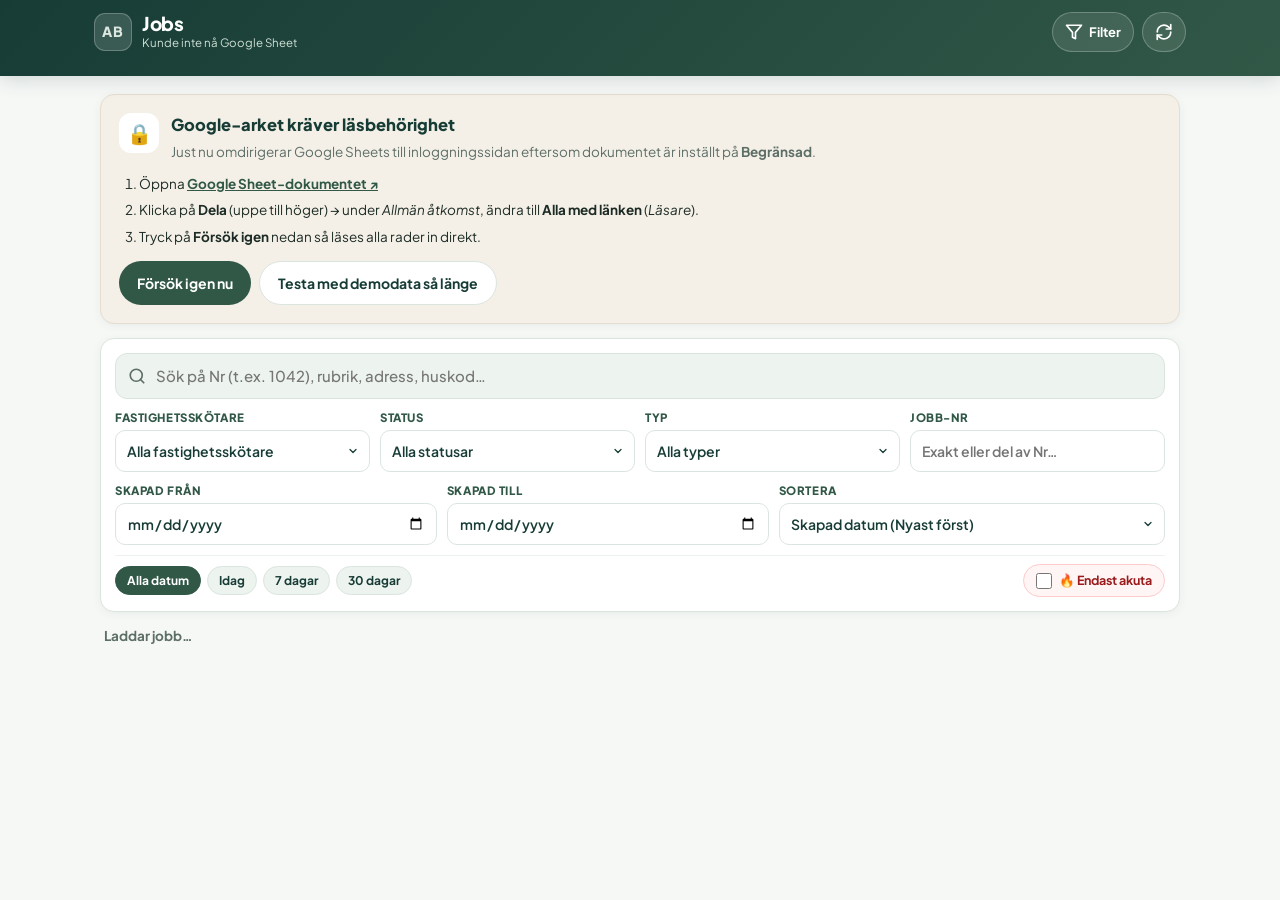
==== commit 080220db: "Fix mobile menu layout: remove label overlap, fix input overflow, auto-collapse filter panel for car" ====
--- a/index.html
+++ b/index.html
@@ -12,7 +12,7 @@
     <link rel="preconnect" href="https://fonts.gstatic.com" crossorigin>
     <link href="https://fonts.googleapis.com/css2?family=Plus+Jakarta+Sans:wght@400;500;600;700;800&display=swap"
         rel="stylesheet">
-    <link rel="stylesheet" href="style.css?v=1.6">
+    <link rel="stylesheet" href="style.css?v=1.8">
 </head>
 
 <body>
@@ -147,16 +147,14 @@
 
             <!-- Viktiga filter: Fastighetsskötare, Status, Typ, Nr -->
             <div class="filter-grid">
-                <div class="filter-field">
-                    <div class="field-label-row">
-                        <label for="filter-caretaker">Fastighetsskötare</label>
-                        <button type="button" id="btn-copy-caretaker-link" class="link-action-btn" title="Kopiera personlig snabblänk för vald skötare" hidden>
-                            📋 Kopiera snabblänk
-                        </button>
-                    </div>
+                <div class="filter-field filter-field-caretaker">
+                    <label for="filter-caretaker">Fastighetsskötare</label>
                     <select id="filter-caretaker">
                         <option value="">Alla fastighetsskötare</option>
                     </select>
+                    <button type="button" id="btn-copy-caretaker-link" class="link-action-btn" title="Kopiera personlig snabblänk för vald skötare" hidden>
+                        📋 Kopiera snabblänk
+                    </button>
                 </div>
 
                 <div class="filter-field">
@@ -300,7 +298,7 @@
     <!-- TOAST NOTIFICATION -->
     <div id="toast" class="toast" role="status" aria-live="polite" hidden></div>
 
-    <script src="app.js?v=1.7"></script>
+    <script src="app.js?v=1.8"></script>
 </body>
 
 </html>
--- a/style.css
+++ b/style.css
@@ -476,6 +476,9 @@
 .filter-field select,
 .filter-field input {
     width: 100%;
+    max-width: 100%;
+    min-width: 0;
+    box-sizing: border-box;
     height: 42px;
     padding: 0 11px;
     border-radius: 10px;
@@ -485,6 +488,24 @@
     font-size: 14px;
     font-weight: 600;
     outline: none;
+    font-family: inherit;
+}
+
+.filter-field select {
+    background-image: url("data:image/svg+xml,%3Csvg xmlns='http://www.w3.org/2000/svg' width='12' height='12' viewBox='0 0 24 24' fill='none' stroke='%23173c36' stroke-width='2.5' stroke-linecap='round' stroke-linejoin='round'%3E%3Cpath d='m6 9 6 6 6-6'/%3E%3C/svg%3E");
+    background-repeat: no-repeat;
+    background-position: right 10px center;
+    padding-right: 28px;
+    -webkit-appearance: none;
+    appearance: none;
+    text-overflow: ellipsis;
+    white-space: nowrap;
+    overflow: hidden;
+}
+
+.filter-field input[type="date"] {
+    -webkit-appearance: none;
+    appearance: none;
 }
 
 .filter-field select:focus,
@@ -1306,44 +1327,39 @@
 }
 
 /* =========================================================
-   FIELD LABEL WITH ACTION BUTTON (ADMIN COPY LINK)
+   ACTION BUTTON (ADMIN COPY CARETAKER LINK)
    ========================================================= */
 
-.field-label-row {
-    display: flex;
-    align-items: center;
-    justify-content: space-between;
-    gap: 8px;
-    margin-bottom: 4px;
-}
-
-.field-label-row label {
-    margin-bottom: 0 !important;
-}
-
 .link-action-btn {
-    border: none;
-    background: transparent;
+    border: 1px dashed #b7d1c2;
+    background: #eef5f1;
     color: var(--green);
     font-size: 11.5px;
-    font-weight: 800;
+    font-weight: 700;
     cursor: pointer;
-    padding: 2px 6px;
-    border-radius: 6px;
+    padding: 6px 10px;
+    border-radius: 8px;
     transition: var(--transition);
     font-family: inherit;
     display: inline-flex;
     align-items: center;
-    gap: 4px;
+    justify-content: center;
+    gap: 5px;
+    width: 100%;
+    margin-top: 4px;
+    box-sizing: border-box;
+    text-align: center;
 }
 
 .link-action-btn:hover {
-    background: rgba(49, 88, 71, 0.08);
+    background: #e0eee4;
+    border-color: var(--green);
 }
 
 .link-action-btn.is-copied {
     color: #15803d;
     background: #eaf7ee;
+    border-color: #15803d;
 }
 
 /* =========================================================
